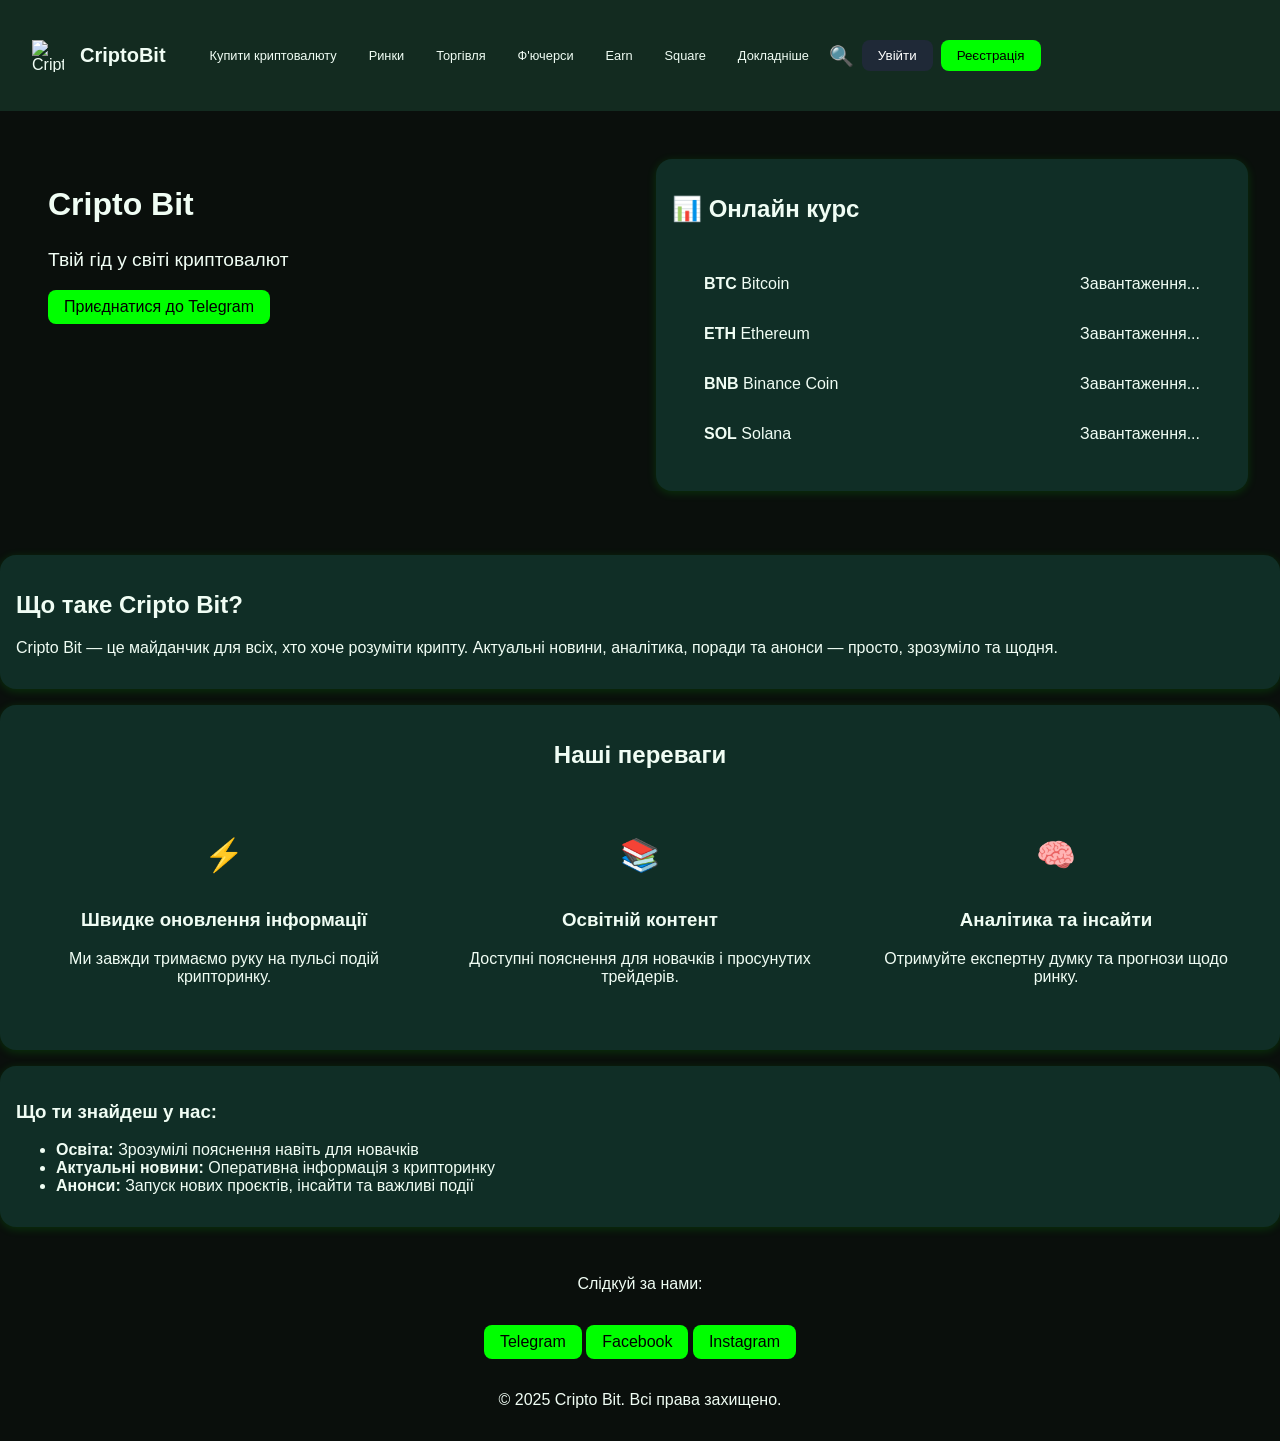
==== index.html @ 876f6bb4 "Додав index.html" ====
<!DOCTYPE html>
<html lang="uk">
  <head>
    <meta charset="UTF-8" />
    <meta name="viewport" content="width=device-width, initial-scale=1.0" />
    <title>Cripto Bit</title>
    <script>
      async function fetchPrices() {
        const response = await fetch(
          "https://api.coingecko.com/api/v3/simple/price?ids=bitcoin,ethereum,binancecoin,solana&vs_currencies=usd"
        );
        const data = await response.json();
        document.getElementById(
          "btc-price"
        ).textContent = `$${data.bitcoin.usd.toLocaleString()}`;
        document.getElementById(
          "eth-price"
        ).textContent = `$${data.ethereum.usd.toLocaleString()}`;
        document.getElementById(
          "bnb-price"
        ).textContent = `$${data.binancecoin.usd.toLocaleString()}`;
        document.getElementById(
          "sol-price"
        ).textContent = `$${data.solana.usd.toLocaleString()}`;
      }
      window.onload = fetchPrices;
    </script>
    <style>
      body {
        background-color: #0a0f0c;
        color: #f0fdf4;
        font-family: "Segoe UI", Tahoma, Geneva, Verdana, sans-serif;
        margin: 0;
      }
      header,
      footer,
      section,
      nav,
      div {
        padding: 1rem;
      }
      .btn {
        background-color: #00ff00;
        color: black;
        padding: 0.5rem 1rem;
        border-radius: 0.5rem;
        text-decoration: none;
        display: inline-block;
        transition: 0.3s ease;
      }
      .btn:hover {
        background-color: #a3ff3f;
      }
      .card {
        background-color: #102e26;
        padding: 1rem;
        border-radius: 1rem;
        box-shadow: 0 2px 10px rgba(0, 255, 0, 0.15);
        margin: 1rem auto;
      }
      .text-center {
        text-align: center;
      }
      .text-bold {
        font-weight: bold;
      }
      .flex-container {
        display: flex;
        justify-content: space-between;
        align-items: flex-start;
        gap: 2rem;
        flex-wrap: wrap;
      }
      .hero-text,
      .price-card {
        flex: 1;
        min-width: 250px;
      }
      .nav-bar {
        background-color: #132b20;
        display: flex;
        justify-content: space-between;
        align-items: center;
        padding: 0.5rem 1rem;
        flex-wrap: wrap;
      }
      .nav-left {
        display: flex;
        align-items: center;
        gap: 1rem;
        flex: 1;
      }
      .nav-left img {
        width: 32px;
        height: 32px;
      }
      .nav-left span {
        font-size: 1.25rem;
        font-weight: bold;
      }
      .nav-links {
        display: flex;
        align-items: center;
        gap: 0.5rem;
        font-size: 0.8rem;
        flex-wrap: wrap;
      }
      .nav-right {
        display: flex;
        align-items: center;
        gap: 0.5rem;
      }
      .nav-link {
        color: #f0fdf4;
        text-decoration: none;
        padding: 0.5rem 0.75rem;
        border-radius: 0.5rem;
      }
      .nav-link:hover {
        background-color: #1a4d2e;
      }
      .login-btn {
        background-color: #1f2937;
        color: white;
        padding: 0.5rem 1rem;
        border: none;
        border-radius: 0.5rem;
        cursor: pointer;
      }
      .register-btn {
        background-color: #00ff00;
        color: black;
        padding: 0.5rem 1rem;
        border: none;
        border-radius: 0.5rem;
        cursor: pointer;
        transition: 0.3s ease;
      }
      .register-btn:hover {
        background-color: #a3ff3f;
      }
      .search-icon {
        color: white;
        font-size: 1.25rem;
        cursor: pointer;
      }
    </style>
  </head>
  <body>
    <header class="nav-bar">
      <div class="nav-left">
        <img src="Logo_CriptooBit.png" alt="CriptoBit Logo" />
        <span>CriptoBit</span>
        <nav class="nav-links">
          <a href="#" class="nav-link">Купити криптовалюту</a>
          <a href="#markets" class="nav-link">Ринки</a>
          <a href="#trade" class="nav-link">Торгівля</a>
          <a href="#learn" class="nav-link">Ф'ючерси</a>
          <a href="#" class="nav-link">Earn</a>
          <a href="#news" class="nav-link">Square</a>
          <a href="#about" class="nav-link">Докладніше</a>
          <span class="search-icon">🔍</span>
          <button class="login-btn">Увійти</button>
          <button class="register-btn">Реєстрація</button>
        </nav>
      </div>
    </header>

    <section>
      <div class="flex-container">
        <div class="hero-text">
          <h1 class="text-bold" style="font-size: 2rem">Cripto Bit</h1>
          <p style="font-size: 1.2rem">Твій гід у світі криптовалют</p>
          <a href="https://t.me/cripto_bit1" target="_blank" class="btn"
            >Приєднатися до Telegram</a
          >
        </div>
        <div class="card price-card">
          <h2 class="text-bold">📊 Онлайн курс</h2>
          <div>
            <div style="display: flex; justify-content: space-between">
              <span><strong>BTC</strong> Bitcoin</span>
              <span id="btc-price">Завантаження...</span>
            </div>
            <div style="display: flex; justify-content: space-between">
              <span><strong>ETH</strong> Ethereum</span>
              <span id="eth-price">Завантаження...</span>
            </div>
            <div style="display: flex; justify-content: space-between">
              <span><strong>BNB</strong> Binance Coin</span>
              <span id="bnb-price">Завантаження...</span>
            </div>
            <div style="display: flex; justify-content: space-between">
              <span><strong>SOL</strong> Solana</span>
              <span id="sol-price">Завантаження...</span>
            </div>
          </div>
        </div>
      </div>
    </section>

    <section id="about" class="card">
      <h2 class="text-bold">Що таке Cripto Bit?</h2>
      <p>
        Cripto Bit — це майданчик для всіх, хто хоче розуміти крипту. Актуальні
        новини, аналітика, поради та анонси — просто, зрозуміло та щодня.
      </p>
    </section>

    <section class="card" style="margin-top: 1rem">
      <h2 class="text-bold text-center">Наші переваги</h2>
      <div class="flex-container">
        <div style="flex: 1; min-width: 200px; text-align: center">
          <div style="font-size: 2rem">⚡️</div>
          <h3>Швидке оновлення інформації</h3>
          <p>Ми завжди тримаємо руку на пульсі подій крипторинку.</p>
        </div>
        <div style="flex: 1; min-width: 200px; text-align: center">
          <div style="font-size: 2rem">📚</div>
          <h3>Освітній контент</h3>
          <p>Доступні пояснення для новачків і просунутих трейдерів.</p>
        </div>
        <div style="flex: 1; min-width: 200px; text-align: center">
          <div style="font-size: 2rem">🧠</div>
          <h3>Аналітика та інсайти</h3>
          <p>Отримуйте експертну думку та прогнози щодо ринку.</p>
        </div>
      </div>
    </section>

    <section id="learn" class="card">
      <h3 class="text-bold">Що ти знайдеш у нас:</h3>
      <ul>
        <li>
          <strong>Освіта:</strong> Зрозумілі пояснення навіть для новачків
        </li>
        <li>
          <strong>Актуальні новини:</strong> Оперативна інформація з крипторинку
        </li>
        <li>
          <strong>Анонси:</strong> Запуск нових проєктів, інсайти та важливі
          події
        </li>
      </ul>
    </section>

    <footer class="text-center">
      <p>Слідкуй за нами:</p>
      <div>
        <a href="https://t.me/cripto_bit1" target="_blank" class="btn"
          >Telegram</a
        >
        <a
          href="https://www.facebook.com/profile.php?id=61574800432416"
          target="_blank"
          class="btn"
          >Facebook</a
        >
        <a
          href="https://www.instagram.com/criptobit1/?locale=ru"
          target="_blank"
          class="btn"
          >Instagram</a
        >
      </div>
      <p>© 2025 Cripto Bit. Всі права захищено.</p>
    </footer>
  </body>
</html>
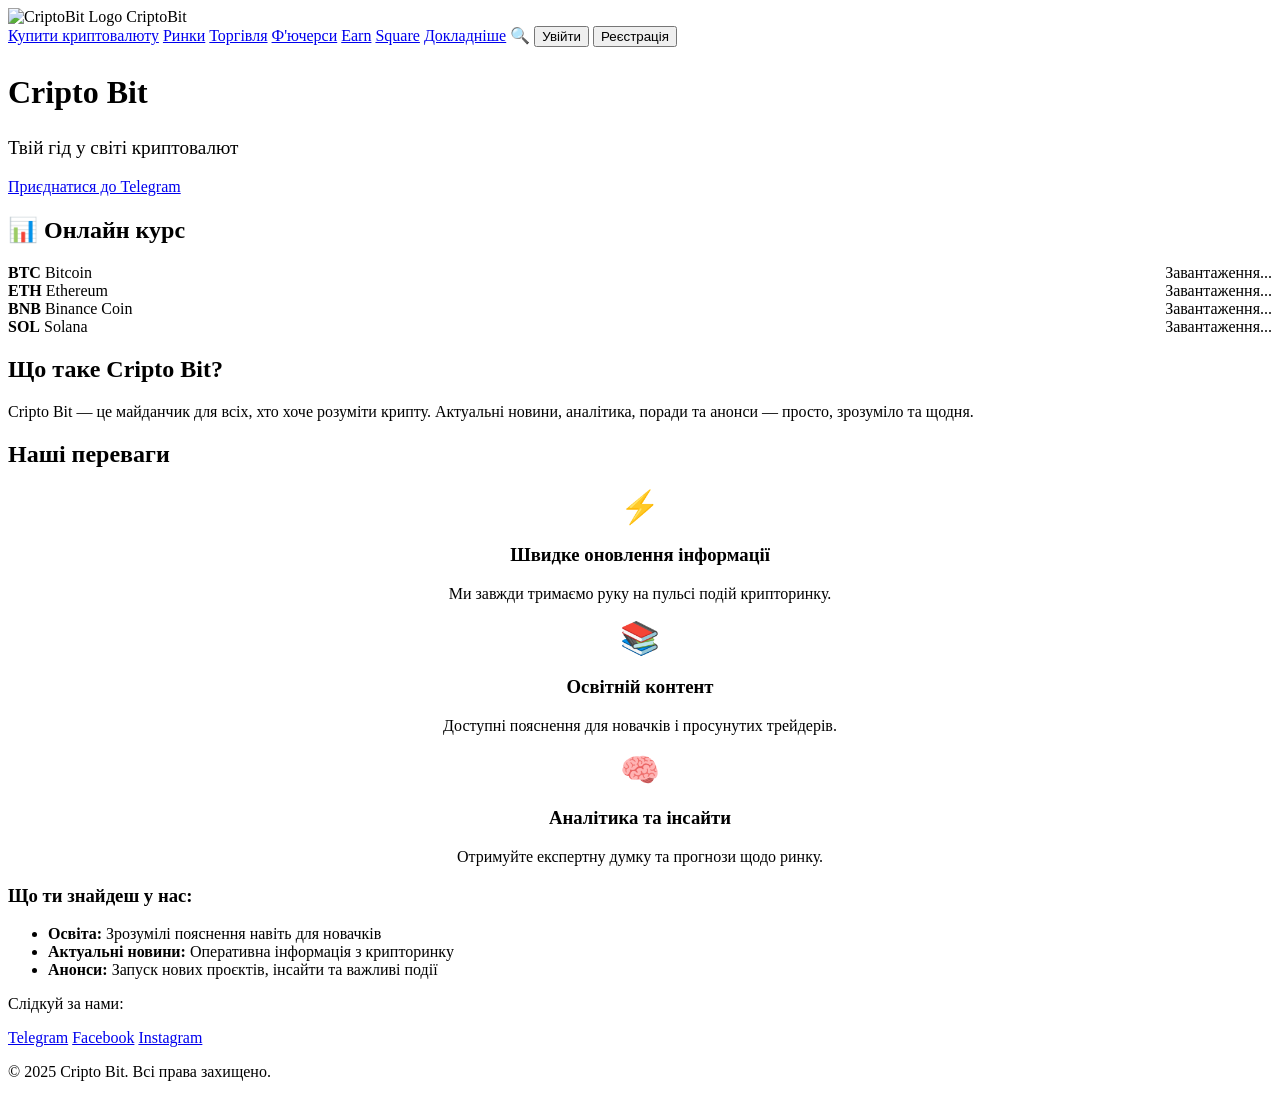
==== commit ef9d7aa0: "Remove CSS styles from index.html Removed extensive CSS styles from index.html." ====
--- a/index.html
+++ b/index.html
@@ -25,126 +25,6 @@
       }
       window.onload = fetchPrices;
     </script>
-    <style>
-      body {
-        background-color: #0a0f0c;
-        color: #f0fdf4;
-        font-family: "Segoe UI", Tahoma, Geneva, Verdana, sans-serif;
-        margin: 0;
-      }
-      header,
-      footer,
-      section,
-      nav,
-      div {
-        padding: 1rem;
-      }
-      .btn {
-        background-color: #00ff00;
-        color: black;
-        padding: 0.5rem 1rem;
-        border-radius: 0.5rem;
-        text-decoration: none;
-        display: inline-block;
-        transition: 0.3s ease;
-      }
-      .btn:hover {
-        background-color: #a3ff3f;
-      }
-      .card {
-        background-color: #102e26;
-        padding: 1rem;
-        border-radius: 1rem;
-        box-shadow: 0 2px 10px rgba(0, 255, 0, 0.15);
-        margin: 1rem auto;
-      }
-      .text-center {
-        text-align: center;
-      }
-      .text-bold {
-        font-weight: bold;
-      }
-      .flex-container {
-        display: flex;
-        justify-content: space-between;
-        align-items: flex-start;
-        gap: 2rem;
-        flex-wrap: wrap;
-      }
-      .hero-text,
-      .price-card {
-        flex: 1;
-        min-width: 250px;
-      }
-      .nav-bar {
-        background-color: #132b20;
-        display: flex;
-        justify-content: space-between;
-        align-items: center;
-        padding: 0.5rem 1rem;
-        flex-wrap: wrap;
-      }
-      .nav-left {
-        display: flex;
-        align-items: center;
-        gap: 1rem;
-        flex: 1;
-      }
-      .nav-left img {
-        width: 32px;
-        height: 32px;
-      }
-      .nav-left span {
-        font-size: 1.25rem;
-        font-weight: bold;
-      }
-      .nav-links {
-        display: flex;
-        align-items: center;
-        gap: 0.5rem;
-        font-size: 0.8rem;
-        flex-wrap: wrap;
-      }
-      .nav-right {
-        display: flex;
-        align-items: center;
-        gap: 0.5rem;
-      }
-      .nav-link {
-        color: #f0fdf4;
-        text-decoration: none;
-        padding: 0.5rem 0.75rem;
-        border-radius: 0.5rem;
-      }
-      .nav-link:hover {
-        background-color: #1a4d2e;
-      }
-      .login-btn {
-        background-color: #1f2937;
-        color: white;
-        padding: 0.5rem 1rem;
-        border: none;
-        border-radius: 0.5rem;
-        cursor: pointer;
-      }
-      .register-btn {
-        background-color: #00ff00;
-        color: black;
-        padding: 0.5rem 1rem;
-        border: none;
-        border-radius: 0.5rem;
-        cursor: pointer;
-        transition: 0.3s ease;
-      }
-      .register-btn:hover {
-        background-color: #a3ff3f;
-      }
-      .search-icon {
-        color: white;
-        font-size: 1.25rem;
-        cursor: pointer;
-      }
-    </style>
   </head>
   <body>
     <header class="nav-bar">
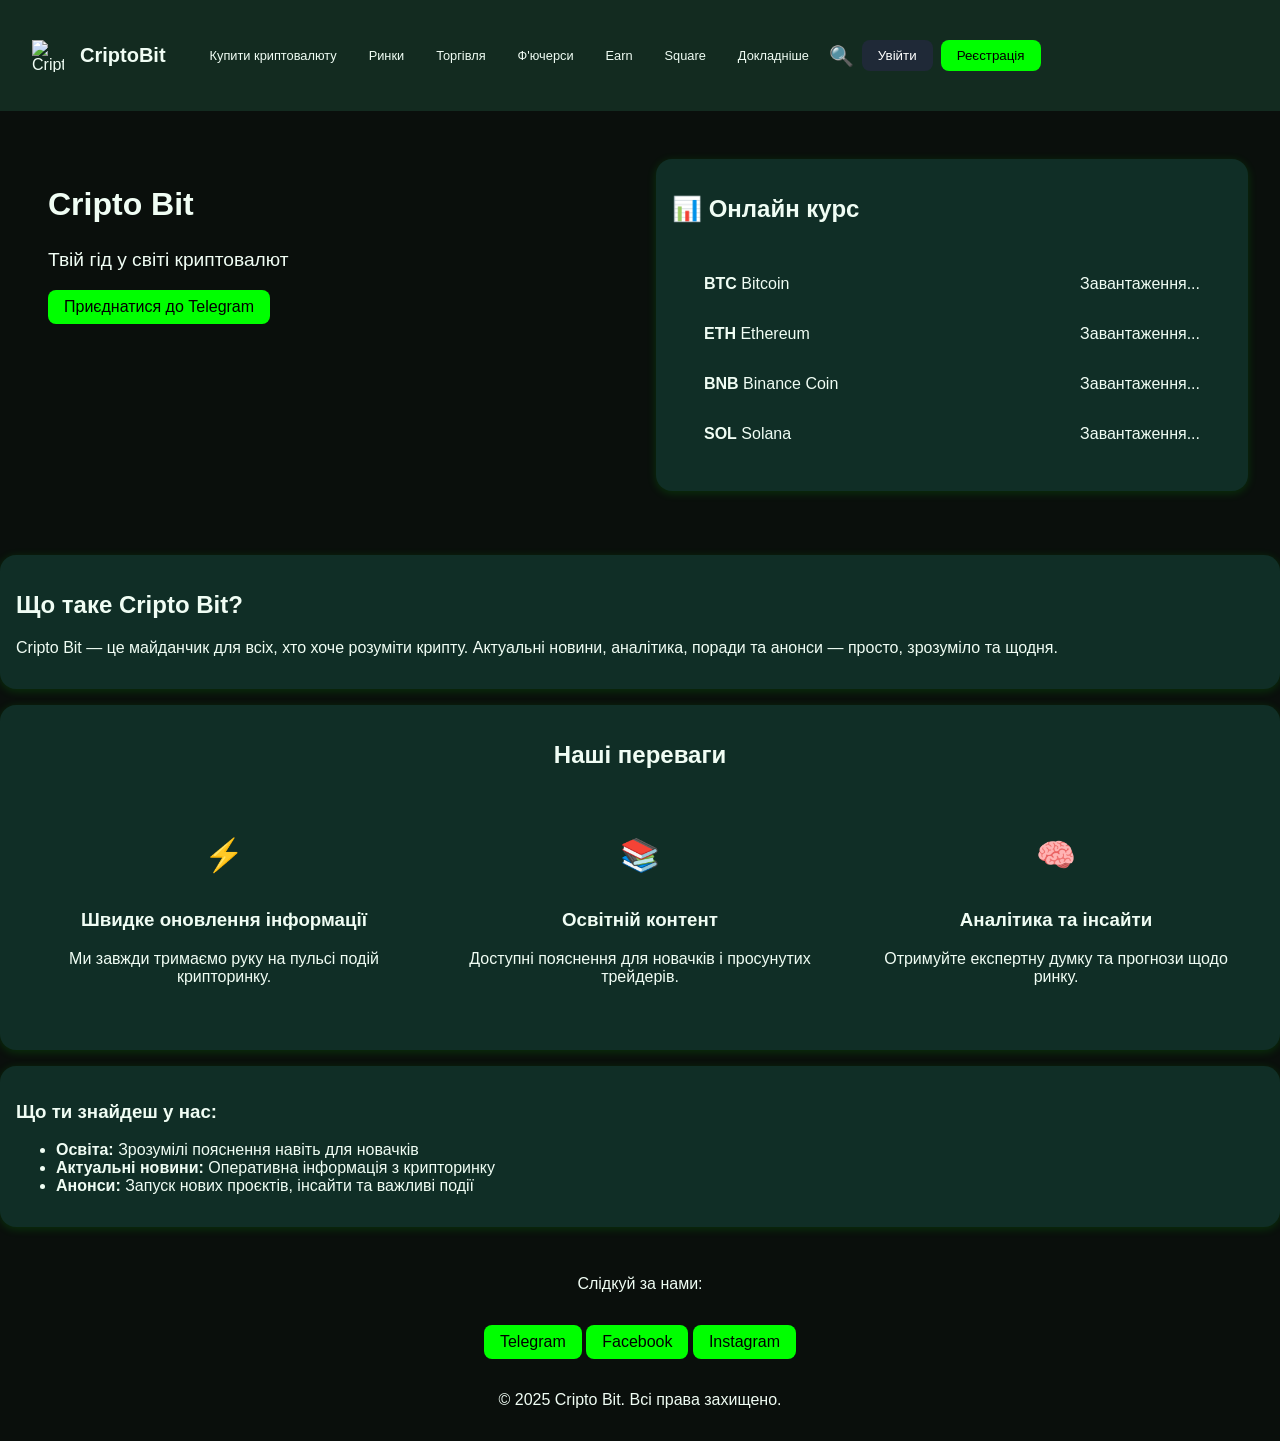
==== commit 9ffa659e: "Add link to external stylesheet in index.html" ====
--- a/index.html
+++ b/index.html
@@ -1,6 +1,7 @@
 <!DOCTYPE html>
 <html lang="uk">
   <head>
+     <link rel="stylesheet" type="text/css" href="style.css">
     <meta charset="UTF-8" />
     <meta name="viewport" content="width=device-width, initial-scale=1.0" />
     <title>Cripto Bit</title>
--- a/style.css
+++ b/style.css
@@ -0,0 +1,118 @@
+      body {
+        background-color: #0a0f0c;
+        color: #f0fdf4;
+        font-family: "Segoe UI", Tahoma, Geneva, Verdana, sans-serif;
+        margin: 0;
+      }
+      header,
+      footer,
+      section,
+      nav,
+      div {
+        padding: 1rem;
+      }
+      .btn {
+        background-color: #00ff00;
+        color: black;
+        padding: 0.5rem 1rem;
+        border-radius: 0.5rem;
+        text-decoration: none;
+        display: inline-block;
+        transition: 0.3s ease;
+      }
+      .btn:hover {
+        background-color: #a3ff3f;
+      }
+      .card {
+        background-color: #102e26;
+        padding: 1rem;
+        border-radius: 1rem;
+        box-shadow: 0 2px 10px rgba(0, 255, 0, 0.15);
+        margin: 1rem auto;
+      }
+      .text-center {
+        text-align: center;
+      }
+      .text-bold {
+        font-weight: bold;
+      }
+      .flex-container {
+        display: flex;
+        justify-content: space-between;
+        align-items: flex-start;
+        gap: 2rem;
+        flex-wrap: wrap;
+      }
+      .hero-text,
+      .price-card {
+        flex: 1;
+        min-width: 250px;
+      }
+      .nav-bar {
+        background-color: #132b20;
+        display: flex;
+        justify-content: space-between;
+        align-items: center;
+        padding: 0.5rem 1rem;
+        flex-wrap: wrap;
+      }
+      .nav-left {
+        display: flex;
+        align-items: center;
+        gap: 1rem;
+        flex: 1;
+      }
+      .nav-left img {
+        width: 32px;
+        height: 32px;
+      }
+      .nav-left span {
+        font-size: 1.25rem;
+        font-weight: bold;
+      }
+      .nav-links {
+        display: flex;
+        align-items: center;
+        gap: 0.5rem;
+        font-size: 0.8rem;
+        flex-wrap: wrap;
+      }
+      .nav-right {
+        display: flex;
+        align-items: center;
+        gap: 0.5rem;
+      }
+      .nav-link {
+        color: #f0fdf4;
+        text-decoration: none;
+        padding: 0.5rem 0.75rem;
+        border-radius: 0.5rem;
+      }
+      .nav-link:hover {
+        background-color: #1a4d2e;
+      }
+      .login-btn {
+        background-color: #1f2937;
+        color: white;
+        padding: 0.5rem 1rem;
+        border: none;
+        border-radius: 0.5rem;
+        cursor: pointer;
+      }
+      .register-btn {
+        background-color: #00ff00;
+        color: black;
+        padding: 0.5rem 1rem;
+        border: none;
+        border-radius: 0.5rem;
+        cursor: pointer;
+        transition: 0.3s ease;
+      }
+      .register-btn:hover {
+        background-color: #a3ff3f;
+      }
+      .search-icon {
+        color: white;
+        font-size: 1.25rem;
+        cursor: pointer;
+      }
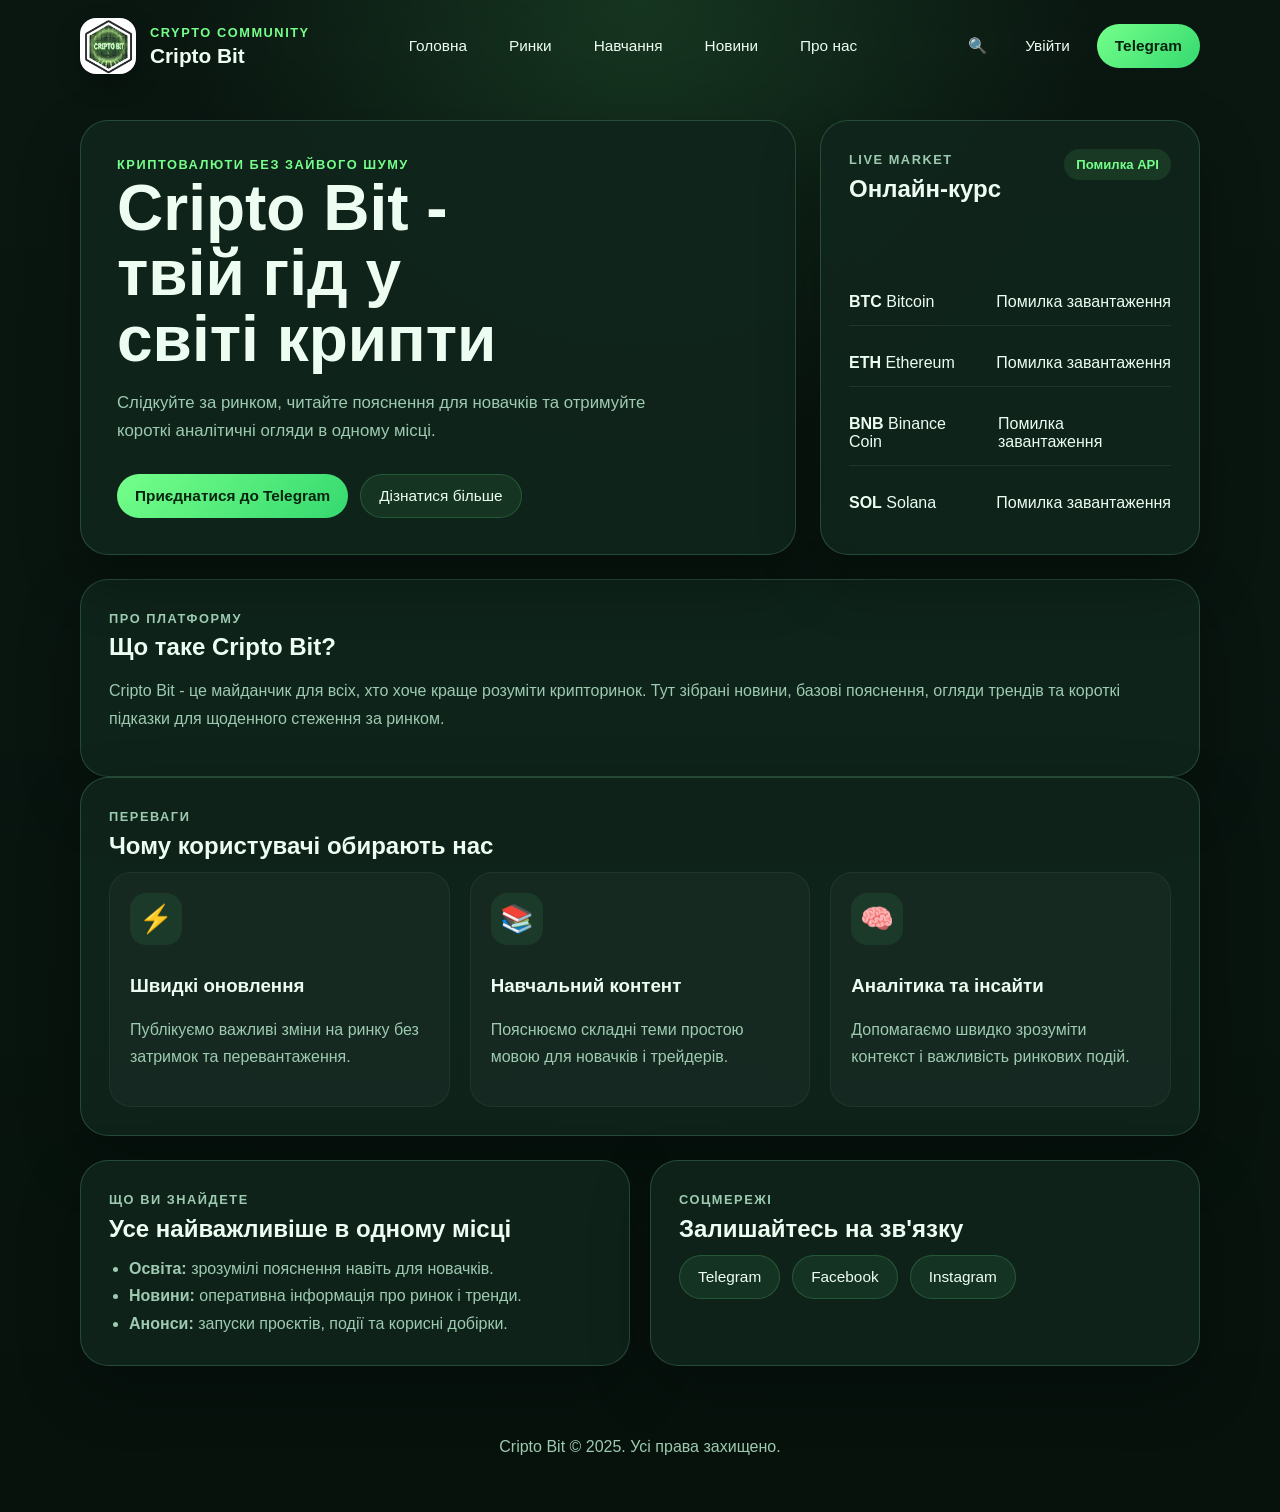
==== commit edbb1da6: "Update Cripto Bit site" ====
--- a/index.html
+++ b/index.html
@@ -1,150 +1,227 @@
 <!DOCTYPE html>
 <html lang="uk">
   <head>
-     <link rel="stylesheet" type="text/css" href="style.css">
     <meta charset="UTF-8" />
     <meta name="viewport" content="width=device-width, initial-scale=1.0" />
+    <meta
+      name="description"
+      content="Cripto Bit - платформа про криптовалюти, ринок, новини та аналітику."
+    />
     <title>Cripto Bit</title>
-    <script>
-      async function fetchPrices() {
-        const response = await fetch(
-          "https://api.coingecko.com/api/v3/simple/price?ids=bitcoin,ethereum,binancecoin,solana&vs_currencies=usd"
-        );
-        const data = await response.json();
-        document.getElementById(
-          "btc-price"
-        ).textContent = `$${data.bitcoin.usd.toLocaleString()}`;
-        document.getElementById(
-          "eth-price"
-        ).textContent = `$${data.ethereum.usd.toLocaleString()}`;
-        document.getElementById(
-          "bnb-price"
-        ).textContent = `$${data.binancecoin.usd.toLocaleString()}`;
-        document.getElementById(
-          "sol-price"
-        ).textContent = `$${data.solana.usd.toLocaleString()}`;
-      }
-      window.onload = fetchPrices;
-    </script>
+    <link rel="icon" type="image/png" href="assets/images/crypto-bit-logo.png" />
+    <link rel="stylesheet" href="assets/css/main.css" />
+    <script src="assets/js/main.js" defer></script>
   </head>
   <body>
-    <header class="nav-bar">
-      <div class="nav-left">
-        <img src="Logo_CriptooBit.png" alt="CriptoBit Logo" />
-        <span>CriptoBit</span>
-        <nav class="nav-links">
-          <a href="#" class="nav-link">Купити криптовалюту</a>
-          <a href="#markets" class="nav-link">Ринки</a>
-          <a href="#trade" class="nav-link">Торгівля</a>
-          <a href="#learn" class="nav-link">Ф'ючерси</a>
-          <a href="#" class="nav-link">Earn</a>
-          <a href="#news" class="nav-link">Square</a>
-          <a href="#about" class="nav-link">Докладніше</a>
-          <span class="search-icon">🔍</span>
-          <button class="login-btn">Увійти</button>
-          <button class="register-btn">Реєстрація</button>
-        </nav>
+    <header class="site-header">
+      <div class="brand">
+        <img
+          class="brand__logo"
+          src="assets/images/crypto-bit-logo.png"
+          alt="Логотип Cripto Bit"
+        />
+        <div>
+          <p class="brand__eyebrow">Crypto community</p>
+          <span class="brand__name">Cripto Bit</span>
+        </div>
+      </div>
+
+      <nav class="site-nav" aria-label="Основна навігація">
+        <a href="#hero" class="nav-link">Головна</a>
+        <a
+          href="market.html"
+          class="nav-link"
+          target="_blank"
+          rel="noreferrer"
+          >Ринки</a
+        >
+        <a href="#learn" class="nav-link">Навчання</a>
+        <a href="#news" class="nav-link">Новини</a>
+        <a href="#about" class="nav-link">Про нас</a>
+      </nav>
+
+      <div class="header-actions">
+        <button class="icon-button" type="button" aria-label="Пошук">🔍</button>
+        <div class="nav-dropdown nav-dropdown--account">
+          <button
+            class="ghost-button nav-toggle"
+            type="button"
+            data-dropdown-toggle="account-menu"
+            aria-expanded="false"
+            aria-controls="account-menu"
+          >
+            Увійти
+          </button>
+          <div class="dropdown-panel account-dropdown" id="account-menu" hidden>
+            <div class="dropdown-heading">
+              <div>
+                <p class="section-tag">Account</p>
+                <h3>Створіть акаунт</h3>
+              </div>
+            </div>
+
+            <button class="google-button" type="button">Продовжити через Google</button>
+
+            <div class="dropdown-divider">
+              <span>або</span>
+            </div>
+
+            <form class="account-form">
+              <label class="field">
+                <span>Ім'я</span>
+                <input type="text" placeholder="Ваше ім'я" />
+              </label>
+              <label class="field">
+                <span>Email</span>
+                <input type="email" placeholder="you@example.com" />
+              </label>
+              <label class="field">
+                <span>Пароль</span>
+                <input type="password" placeholder="Створіть пароль" />
+              </label>
+              <button class="primary-button account-submit" type="submit">
+                Створити акаунт
+              </button>
+            </form>
+          </div>
+        </div>
+        <a
+          class="primary-button"
+          href="https://t.me/cripto_bit1"
+          target="_blank"
+          rel="noreferrer"
+          >Telegram</a
+        >
       </div>
     </header>
 
-    <section>
-      <div class="flex-container">
-        <div class="hero-text">
-          <h1 class="text-bold" style="font-size: 2rem">Cripto Bit</h1>
-          <p style="font-size: 1.2rem">Твій гід у світі криптовалют</p>
-          <a href="https://t.me/cripto_bit1" target="_blank" class="btn"
-            >Приєднатися до Telegram</a
-          >
-        </div>
-        <div class="card price-card">
-          <h2 class="text-bold">📊 Онлайн курс</h2>
-          <div>
-            <div style="display: flex; justify-content: space-between">
+    <main class="page-shell">
+      <section class="hero" id="hero">
+        <div class="hero__content">
+          <p class="section-tag">Криптовалюти без зайвого шуму</p>
+          <h1>Cripto Bit - твій гід у світі крипти</h1>
+          <p class="hero__lead">
+            Слідкуйте за ринком, читайте пояснення для новачків та отримуйте
+            короткі аналітичні огляди в одному місці.
+          </p>
+
+          <div class="hero__actions">
+            <a
+              href="https://t.me/cripto_bit1"
+              target="_blank"
+              rel="noreferrer"
+              class="primary-button"
+              >Приєднатися до Telegram</a
+            >
+            <a href="#about" class="secondary-button">Дізнатися більше</a>
+          </div>
+        </div>
+
+        <aside class="market-panel card" id="markets">
+          <div class="panel-heading">
+            <div>
+              <p class="section-tag">Live market</p>
+              <h2>Онлайн-курс</h2>
+            </div>
+            <span class="status-pill" id="price-status">Оновлюється</span>
+          </div>
+
+          <div class="price-list">
+            <div class="price-row">
               <span><strong>BTC</strong> Bitcoin</span>
-              <span id="btc-price">Завантаження...</span>
-            </div>
-            <div style="display: flex; justify-content: space-between">
+              <span data-price-id="btc-price">Завантаження...</span>
+            </div>
+            <div class="price-row">
               <span><strong>ETH</strong> Ethereum</span>
-              <span id="eth-price">Завантаження...</span>
-            </div>
-            <div style="display: flex; justify-content: space-between">
+              <span data-price-id="eth-price">Завантаження...</span>
+            </div>
+            <div class="price-row">
               <span><strong>BNB</strong> Binance Coin</span>
-              <span id="bnb-price">Завантаження...</span>
-            </div>
-            <div style="display: flex; justify-content: space-between">
+              <span data-price-id="bnb-price">Завантаження...</span>
+            </div>
+            <div class="price-row">
               <span><strong>SOL</strong> Solana</span>
-              <span id="sol-price">Завантаження...</span>
-            </div>
-          </div>
-        </div>
-      </div>
-    </section>
-
-    <section id="about" class="card">
-      <h2 class="text-bold">Що таке Cripto Bit?</h2>
-      <p>
-        Cripto Bit — це майданчик для всіх, хто хоче розуміти крипту. Актуальні
-        новини, аналітика, поради та анонси — просто, зрозуміло та щодня.
-      </p>
-    </section>
-
-    <section class="card" style="margin-top: 1rem">
-      <h2 class="text-bold text-center">Наші переваги</h2>
-      <div class="flex-container">
-        <div style="flex: 1; min-width: 200px; text-align: center">
-          <div style="font-size: 2rem">⚡️</div>
-          <h3>Швидке оновлення інформації</h3>
-          <p>Ми завжди тримаємо руку на пульсі подій крипторинку.</p>
-        </div>
-        <div style="flex: 1; min-width: 200px; text-align: center">
-          <div style="font-size: 2rem">📚</div>
-          <h3>Освітній контент</h3>
-          <p>Доступні пояснення для новачків і просунутих трейдерів.</p>
-        </div>
-        <div style="flex: 1; min-width: 200px; text-align: center">
-          <div style="font-size: 2rem">🧠</div>
-          <h3>Аналітика та інсайти</h3>
-          <p>Отримуйте експертну думку та прогнози щодо ринку.</p>
-        </div>
-      </div>
-    </section>
-
-    <section id="learn" class="card">
-      <h3 class="text-bold">Що ти знайдеш у нас:</h3>
-      <ul>
-        <li>
-          <strong>Освіта:</strong> Зрозумілі пояснення навіть для новачків
-        </li>
-        <li>
-          <strong>Актуальні новини:</strong> Оперативна інформація з крипторинку
-        </li>
-        <li>
-          <strong>Анонси:</strong> Запуск нових проєктів, інсайти та важливі
-          події
-        </li>
-      </ul>
-    </section>
-
-    <footer class="text-center">
-      <p>Слідкуй за нами:</p>
-      <div>
-        <a href="https://t.me/cripto_bit1" target="_blank" class="btn"
-          >Telegram</a
-        >
-        <a
-          href="https://www.facebook.com/profile.php?id=61574800432416"
-          target="_blank"
-          class="btn"
-          >Facebook</a
-        >
-        <a
-          href="https://www.instagram.com/criptobit1/?locale=ru"
-          target="_blank"
-          class="btn"
-          >Instagram</a
-        >
-      </div>
-      <p>© 2025 Cripto Bit. Всі права захищено.</p>
+              <span data-price-id="sol-price">Завантаження...</span>
+            </div>
+          </div>
+        </aside>
+      </section>
+
+      <section class="card" id="about">
+        <p class="section-tag">Про платформу</p>
+        <h2>Що таке Cripto Bit?</h2>
+        <p>
+          Cripto Bit - це майданчик для всіх, хто хоче краще розуміти
+          крипторинок. Тут зібрані новини, базові пояснення, огляди трендів та
+          короткі підказки для щоденного стеження за ринком.
+        </p>
+      </section>
+
+      <section class="card">
+        <p class="section-tag">Переваги</p>
+        <h2>Чому користувачі обирають нас</h2>
+        <div class="feature-grid">
+          <article class="feature-card">
+            <span class="feature-icon">⚡</span>
+            <h3>Швидкі оновлення</h3>
+            <p>Публікуємо важливі зміни на ринку без затримок та перевантаження.</p>
+          </article>
+          <article class="feature-card" id="learn">
+            <span class="feature-icon">📚</span>
+            <h3>Навчальний контент</h3>
+            <p>Пояснюємо складні теми простою мовою для новачків і трейдерів.</p>
+          </article>
+          <article class="feature-card" id="news">
+            <span class="feature-icon">🧠</span>
+            <h3>Аналітика та інсайти</h3>
+            <p>Допомагаємо швидко зрозуміти контекст і важливість ринкових подій.</p>
+          </article>
+        </div>
+      </section>
+
+      <section class="content-grid">
+        <article class="card">
+          <p class="section-tag">Що ви знайдете</p>
+          <h2>Усе найважливіше в одному місці</h2>
+          <ul class="info-list">
+            <li><strong>Освіта:</strong> зрозумілі пояснення навіть для новачків.</li>
+            <li><strong>Новини:</strong> оперативна інформація про ринок і тренди.</li>
+            <li><strong>Анонси:</strong> запуски проєктів, події та корисні добірки.</li>
+          </ul>
+        </article>
+
+        <article class="card">
+          <p class="section-tag">Соцмережі</p>
+          <h2>Залишайтесь на зв'язку</h2>
+          <div class="social-links">
+            <a
+              href="https://t.me/cripto_bit1"
+              target="_blank"
+              rel="noreferrer"
+              class="secondary-button"
+              >Telegram</a
+            >
+            <a
+              href="https://www.facebook.com/profile.php?id=61574800432416"
+              target="_blank"
+              rel="noreferrer"
+              class="secondary-button"
+              >Facebook</a
+            >
+            <a
+              href="https://www.instagram.com/criptobit1/?locale=ru"
+              target="_blank"
+              rel="noreferrer"
+              class="secondary-button"
+              >Instagram</a
+            >
+          </div>
+        </article>
+      </section>
+    </main>
+
+    <footer class="site-footer">
+      <p>Cripto Bit © 2025. Усі права захищено.</p>
     </footer>
   </body>
 </html>
--- a/assets/css/main.css
+++ b/assets/css/main.css
@@ -0,0 +1,560 @@
+:root {
+  --bg: #07120d;
+  --bg-soft: #0f1f18;
+  --panel: rgba(16, 37, 28, 0.9);
+  --panel-border: rgba(152, 255, 187, 0.18);
+  --text: #edfdf1;
+  --muted: #9dcab0;
+  --accent: #75ff8a;
+  --accent-strong: #35d96f;
+  --shadow: 0 24px 60px rgba(0, 0, 0, 0.28);
+}
+
+* {
+  box-sizing: border-box;
+}
+
+html {
+  scroll-behavior: smooth;
+}
+
+body {
+  margin: 0;
+  color: var(--text);
+  font-family: "Segoe UI", Tahoma, Geneva, Verdana, sans-serif;
+  background:
+    radial-gradient(circle at top, rgba(86, 214, 116, 0.16), transparent 28%),
+    linear-gradient(180deg, #0a1711 0%, var(--bg) 100%);
+  min-height: 100vh;
+}
+
+a {
+  color: inherit;
+}
+
+button,
+a {
+  transition:
+    transform 0.2s ease,
+    background-color 0.2s ease,
+    border-color 0.2s ease,
+    color 0.2s ease;
+}
+
+button:hover,
+a:hover {
+  transform: translateY(-1px);
+}
+
+.site-header,
+.page-shell,
+.site-footer {
+  width: min(1120px, calc(100% - 32px));
+  margin: 0 auto;
+}
+
+.site-header {
+  position: sticky;
+  top: 0;
+  z-index: 20;
+  display: flex;
+  align-items: center;
+  justify-content: space-between;
+  gap: 24px;
+  padding: 18px 0;
+  backdrop-filter: blur(16px);
+}
+
+.brand {
+  display: flex;
+  align-items: center;
+  gap: 14px;
+  min-width: 0;
+}
+
+.brand__logo {
+  width: 56px;
+  height: 56px;
+  border-radius: 16px;
+  object-fit: cover;
+  box-shadow: 0 10px 24px rgba(0, 0, 0, 0.3);
+}
+
+.brand__eyebrow,
+.section-tag {
+  margin: 0 0 4px;
+  color: var(--accent);
+  font-size: 0.8rem;
+  font-weight: 700;
+  letter-spacing: 0.12em;
+  text-transform: uppercase;
+}
+
+.brand__name {
+  display: block;
+  font-size: 1.3rem;
+  font-weight: 800;
+}
+
+.site-nav,
+.header-actions,
+.hero__actions,
+.social-links {
+  display: flex;
+  align-items: center;
+  gap: 12px;
+  flex-wrap: wrap;
+}
+
+.nav-dropdown {
+  position: relative;
+}
+
+.nav-link,
+.ghost-button,
+.primary-button,
+.secondary-button,
+.icon-button {
+  border-radius: 999px;
+  text-decoration: none;
+  font-size: 0.96rem;
+}
+
+.nav-link,
+.ghost-button,
+.icon-button {
+  border: 1px solid transparent;
+  background: transparent;
+  color: var(--text);
+}
+
+.nav-link,
+.ghost-button {
+  padding: 10px 14px;
+  cursor: pointer;
+}
+
+.nav-link:hover,
+.ghost-button:hover,
+.icon-button:hover {
+  background: rgba(117, 255, 138, 0.08);
+  border-color: rgba(117, 255, 138, 0.18);
+}
+
+.icon-button {
+  width: 42px;
+  height: 42px;
+  cursor: pointer;
+}
+
+.primary-button,
+.secondary-button {
+  display: inline-flex;
+  align-items: center;
+  justify-content: center;
+  min-height: 44px;
+  padding: 11px 18px;
+}
+
+.primary-button {
+  background: linear-gradient(135deg, var(--accent) 0%, var(--accent-strong) 100%);
+  color: #06240e;
+  font-weight: 800;
+}
+
+.primary-button:hover {
+  filter: brightness(1.06);
+}
+
+.secondary-button {
+  background: rgba(117, 255, 138, 0.08);
+  border: 1px solid rgba(117, 255, 138, 0.18);
+  color: var(--text);
+}
+
+.page-shell {
+  padding: 28px 0 56px;
+}
+
+.dropdown-panel {
+  position: absolute;
+  top: calc(100% + 12px);
+  left: 0;
+  min-width: 320px;
+  padding: 20px;
+  border: 1px solid var(--panel-border);
+  border-radius: 24px;
+  background: rgba(8, 20, 14, 0.96);
+  box-shadow: var(--shadow);
+}
+
+.nav-dropdown--account .dropdown-panel {
+  left: auto;
+  right: 0;
+}
+
+.dropdown-panel[hidden] {
+  display: none;
+}
+
+.dropdown-heading {
+  display: flex;
+  align-items: flex-start;
+  justify-content: space-between;
+  gap: 12px;
+  margin-bottom: 16px;
+}
+
+.dropdown-heading h3 {
+  margin: 0;
+}
+
+.dropdown-price-list {
+  display: grid;
+  gap: 10px;
+}
+
+.dropdown-price-row {
+  display: flex;
+  justify-content: space-between;
+  gap: 14px;
+  padding: 12px 0;
+  border-bottom: 1px solid rgba(255, 255, 255, 0.08);
+}
+
+.dropdown-price-row:last-child {
+  border-bottom: 0;
+  padding-bottom: 0;
+}
+
+.dropdown-price-row strong,
+.dropdown-price-row span,
+.field span {
+  display: block;
+}
+
+.dropdown-price-row > div:first-child span {
+  margin-top: 4px;
+  color: var(--muted);
+  font-size: 0.9rem;
+}
+
+.dropdown-price-actions {
+  display: flex;
+  align-items: center;
+  gap: 12px;
+  text-align: right;
+  flex-shrink: 0;
+}
+
+.dropdown-price-actions span {
+  min-width: 88px;
+}
+
+.mini-buy-button,
+.google-button {
+  display: inline-flex;
+  align-items: center;
+  justify-content: center;
+  min-height: 38px;
+  padding: 8px 14px;
+  border-radius: 999px;
+  text-decoration: none;
+  border: 1px solid rgba(117, 255, 138, 0.18);
+}
+
+.mini-buy-button {
+  background: rgba(117, 255, 138, 0.1);
+  color: var(--text);
+}
+
+.google-button {
+  width: 100%;
+  background: #ffffff;
+  color: #111827;
+  font-weight: 700;
+  cursor: pointer;
+}
+
+.dropdown-divider {
+  display: flex;
+  align-items: center;
+  gap: 12px;
+  margin: 16px 0;
+  color: var(--muted);
+  font-size: 0.9rem;
+}
+
+.dropdown-divider::before,
+.dropdown-divider::after {
+  content: "";
+  flex: 1;
+  height: 1px;
+  background: rgba(255, 255, 255, 0.08);
+}
+
+.account-form {
+  display: grid;
+  gap: 12px;
+}
+
+.field {
+  display: grid;
+  gap: 6px;
+}
+
+.field input {
+  width: 100%;
+  min-height: 42px;
+  padding: 10px 14px;
+  border: 1px solid rgba(117, 255, 138, 0.14);
+  border-radius: 14px;
+  background: rgba(255, 255, 255, 0.04);
+  color: var(--text);
+}
+
+.field input::placeholder {
+  color: rgba(237, 253, 241, 0.45);
+}
+
+.account-submit {
+  width: 100%;
+  border: 0;
+  cursor: pointer;
+}
+
+.market-page-card {
+  padding: 32px;
+}
+
+.market-page-title {
+  margin: 0;
+  font-size: clamp(2rem, 4vw, 3rem);
+}
+
+.market-table {
+  display: grid;
+  gap: 0;
+  margin-top: 24px;
+}
+
+.market-table__row {
+  display: grid;
+  grid-template-columns: minmax(180px, 1fr) auto auto;
+  align-items: center;
+  gap: 18px;
+  padding: 18px 0;
+  border-bottom: 1px solid rgba(255, 255, 255, 0.08);
+}
+
+.market-table__row:last-child {
+  border-bottom: 0;
+}
+
+.market-coin strong,
+.market-coin span {
+  display: block;
+}
+
+.market-coin span {
+  margin-top: 4px;
+  color: var(--muted);
+}
+
+.hero {
+  display: grid;
+  grid-template-columns: minmax(0, 1.2fr) minmax(300px, 380px);
+  gap: 24px;
+  align-items: stretch;
+  margin-bottom: 24px;
+}
+
+.hero__content,
+.card {
+  background: var(--panel);
+  border: 1px solid var(--panel-border);
+  border-radius: 28px;
+  box-shadow: var(--shadow);
+}
+
+.hero__content {
+  padding: 36px;
+}
+
+.hero__content h1,
+.card h2 {
+  margin: 0 0 12px;
+}
+
+.hero__content h1 {
+  font-size: clamp(2.4rem, 5vw, 4.2rem);
+  line-height: 1.02;
+  max-width: 12ch;
+}
+
+.hero__lead,
+.card p,
+.info-list {
+  color: var(--muted);
+  line-height: 1.7;
+}
+
+.hero__lead {
+  max-width: 58ch;
+  font-size: 1.05rem;
+  margin-bottom: 28px;
+}
+
+.card {
+  padding: 28px;
+}
+
+.market-panel {
+  display: flex;
+  flex-direction: column;
+  justify-content: space-between;
+}
+
+.panel-heading {
+  display: flex;
+  align-items: flex-start;
+  justify-content: space-between;
+  gap: 12px;
+  margin-bottom: 18px;
+}
+
+.panel-heading h2 {
+  margin-bottom: 0;
+}
+
+.status-pill {
+  padding: 8px 12px;
+  border-radius: 999px;
+  background: rgba(117, 255, 138, 0.1);
+  color: var(--accent);
+  font-size: 0.82rem;
+  font-weight: 700;
+}
+
+.price-list {
+  display: grid;
+  gap: 14px;
+}
+
+.price-row {
+  display: flex;
+  justify-content: space-between;
+  gap: 16px;
+  padding: 14px 0;
+  border-bottom: 1px solid rgba(255, 255, 255, 0.08);
+}
+
+.price-row:last-child {
+  border-bottom: 0;
+}
+
+.feature-grid,
+.content-grid {
+  display: grid;
+  gap: 20px;
+}
+
+.feature-grid {
+  grid-template-columns: repeat(3, minmax(0, 1fr));
+}
+
+.content-grid {
+  grid-template-columns: repeat(2, minmax(0, 1fr));
+  margin-top: 24px;
+}
+
+.feature-card {
+  padding: 20px;
+  border-radius: 22px;
+  background: rgba(255, 255, 255, 0.03);
+  border: 1px solid rgba(255, 255, 255, 0.05);
+}
+
+.feature-icon {
+  display: inline-flex;
+  align-items: center;
+  justify-content: center;
+  width: 52px;
+  height: 52px;
+  margin-bottom: 12px;
+  border-radius: 16px;
+  font-size: 1.7rem;
+  background: rgba(117, 255, 138, 0.08);
+}
+
+.info-list {
+  margin: 0;
+  padding-left: 20px;
+}
+
+.site-footer {
+  padding: 0 0 40px;
+  color: var(--muted);
+  text-align: center;
+}
+
+@media (max-width: 920px) {
+  .site-header {
+    position: static;
+    flex-direction: column;
+    align-items: stretch;
+  }
+
+  .hero,
+  .feature-grid,
+  .content-grid {
+    grid-template-columns: 1fr;
+  }
+
+  .hero__content {
+    padding: 28px;
+  }
+
+  .dropdown-panel,
+  .nav-dropdown--account .dropdown-panel {
+    position: static;
+    min-width: 100%;
+    margin-top: 12px;
+  }
+}
+
+@media (max-width: 640px) {
+  .site-header,
+  .page-shell,
+  .site-footer {
+    width: min(100% - 24px, 1120px);
+  }
+
+  .brand {
+    align-items: flex-start;
+  }
+
+  .site-nav,
+  .header-actions {
+    justify-content: flex-start;
+  }
+
+  .card,
+  .hero__content {
+    padding: 22px;
+    border-radius: 22px;
+  }
+
+  .price-row,
+  .panel-heading,
+  .dropdown-price-row,
+  .dropdown-price-actions,
+  .market-table__row {
+    flex-direction: column;
+    align-items: flex-start;
+  }
+
+  .market-table__row {
+    display: flex;
+  }
+}
